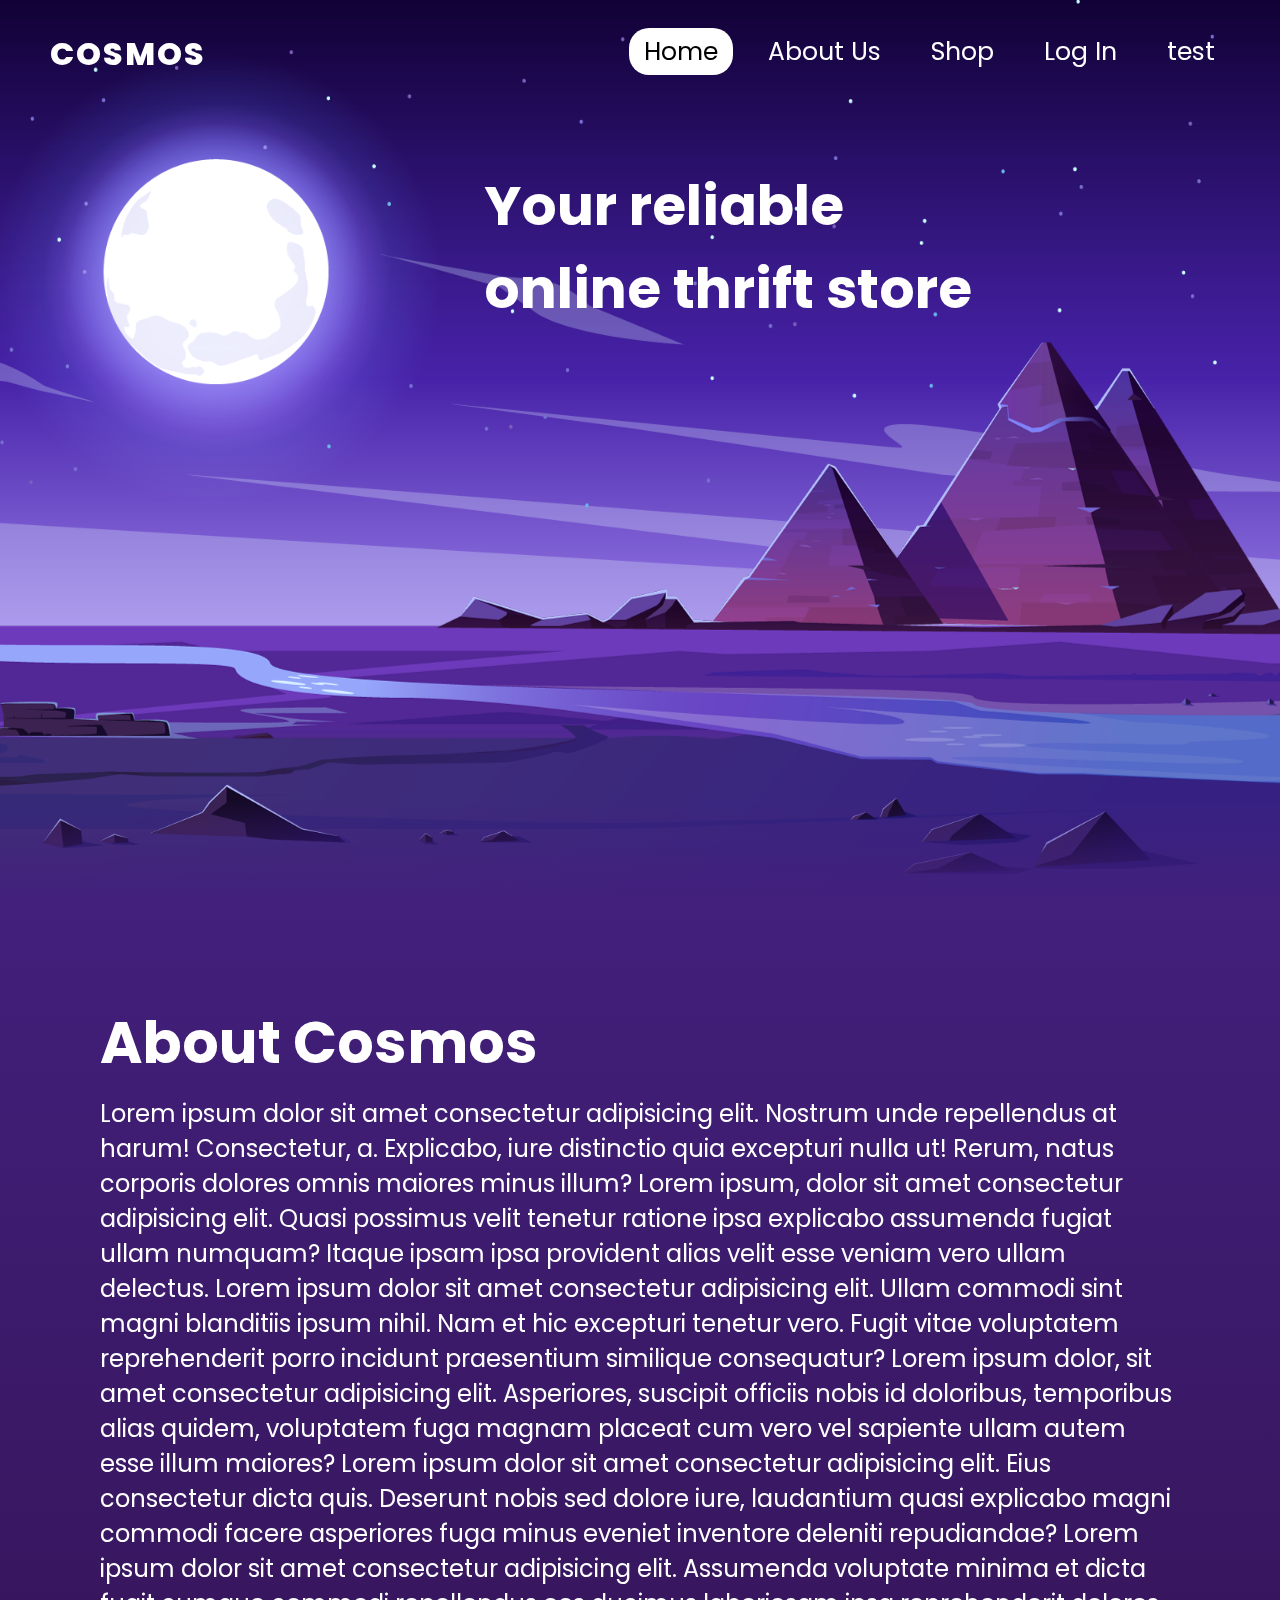
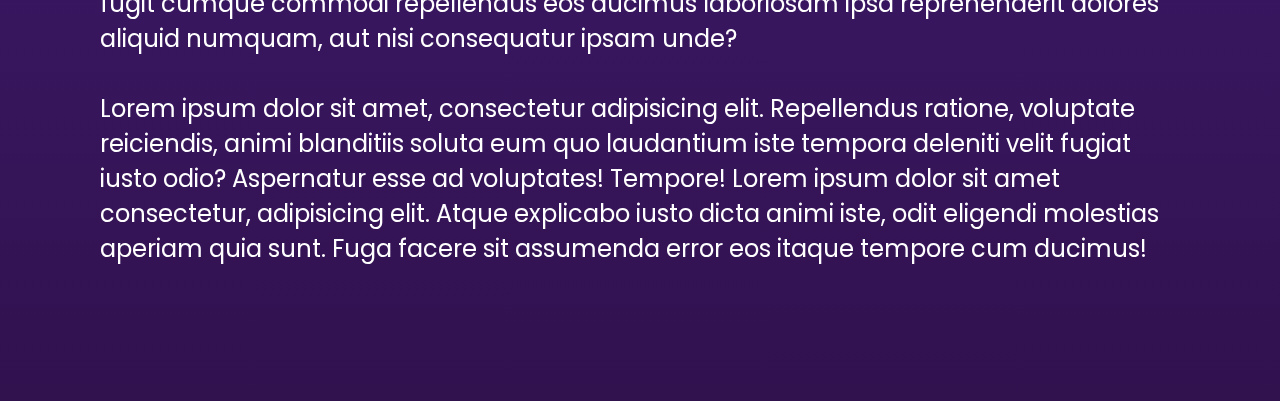
==== index.html @ f2747d2c "test" ====
<!DOCTYPE html>
<html lang="en">
<head>
    <meta charset="UTF-8">
    <meta http-equiv="X-UA-Compatible" content="IE=edge">
    <meta name="viewport" content="width=device-width, initial-scale=1.0">
    <link rel="stylesheet" type="text/css" href="style.css">
    <title>Cosmos home page</title>
</head>
<body>
    <header>

        <a href="#" class="logo">Cosmos</a>
        <ul>
            <li><a href="#" class="active">Home</a></li>
            <li><a href="#about" id="aboutus">About Us</a></li>
            <li><a href="shop.html">Shop</a></li>
            <li><a href="login.php">Log In</a></li>
            <li><a href="test.php">test</a></li>
        </ul>
    </header>
    <section>
        <img src="Bilder/Sky.png" alt=sky id="sky">
        <img src="Bilder/moon.png" alt="moon" id="moon">
        <h2 id="welcome">Your reliable <br> online thrift store </h2>
        <img src="Bilder/Landscape.png" alt="landscape" id="landscape">
    </section>
    <div class="about" id="about">
        <h2>About Cosmos</h2>
        <p>Lorem ipsum dolor sit amet consectetur adipisicing elit. Nostrum unde repellendus at harum! Consectetur, a. Explicabo, iure distinctio quia excepturi nulla ut! Rerum, natus corporis dolores omnis maiores minus illum?
            Lorem ipsum, dolor sit amet consectetur adipisicing elit. Quasi possimus velit tenetur ratione ipsa explicabo assumenda fugiat ullam numquam? Itaque ipsam ipsa provident alias velit esse veniam vero ullam delectus.
            Lorem ipsum dolor sit amet consectetur adipisicing elit. Ullam commodi sint magni blanditiis ipsum nihil. Nam et hic excepturi tenetur vero. Fugit vitae voluptatem reprehenderit porro incidunt praesentium similique consequatur?
            Lorem ipsum dolor, sit amet consectetur adipisicing elit. Asperiores, suscipit officiis nobis id doloribus, temporibus alias quidem, voluptatem fuga magnam placeat cum vero vel sapiente ullam autem esse illum maiores?
            Lorem ipsum dolor sit amet consectetur adipisicing elit. Eius consectetur dicta quis. Deserunt nobis sed dolore iure, laudantium quasi explicabo magni commodi facere asperiores fuga minus eveniet inventore deleniti repudiandae?
            Lorem ipsum dolor sit amet consectetur adipisicing elit. Assumenda voluptate minima et dicta fugit cumque commodi repellendus eos ducimus laboriosam ipsa reprehenderit dolores aliquid numquam, aut nisi consequatur ipsam unde? <br><br>
            Lorem ipsum dolor sit amet, consectetur adipisicing elit. Repellendus ratione, voluptate reiciendis, animi blanditiis soluta eum quo laudantium iste tempora deleniti velit fugiat iusto odio? Aspernatur esse ad voluptates! Tempore!
            Lorem ipsum dolor sit amet consectetur, adipisicing elit. Atque explicabo iusto dicta animi iste, odit eligendi molestias aperiam quia sunt. Fuga facere sit assumenda error eos itaque tempore cum ducimus!
            <br><br>
        </p>
    </div>
    <script>
        let sky = document.getElementById('sky');
        let moon = document.getElementById('moon');
        let welcome = document.getElementById('welcome');
        let landscape = document.getElementById('landscape');
        let aboutus = document.getElementById('aboutus');
        let header = document.querySelector('header');

        window.addEventListener('scroll', function(){
            let value = window.scrollY;
            sky.style.top = value * 0.35 + 'px';
            moon.style.top = value * 0.55 + 'px';
            welcome.style.margintop = value * 0.55 + 'px';
            header.style.top = value * 0.55 + 'px';
        })
    </script>
</body>
</html>
---- style.css ----
@import url('https://fonts.googleapis.com/css2?family=Poppins:wght@600&display=swap');

*{
   margin: 0;
   padding: 0;
   box-sizing: border-box;
   font-family: 'Poppins', sans-serif;
   scroll-behavior: smooth;
}

::-webkit-scrollbar{
   width: 2em;
}

::-webkit-scrollbar-track{
   background: linear-gradient(to top, #8866e4, #32114f);
}

::-webkit-scrollbar-thumb{
   background: #8866e4;
   border-radius: 100vw;
   border: .22em gradient #8866e4, #32114f;
}

::-webkit-scrollbar-thumb:hover{
   background: #c6b3fb;
}

body{
   min-height: 100vh;
   overflow-x: hidden;
   background: linear-gradient(#8866e4,#441e5a);
   background-repeat: no-repeat;
}


/*meny*/
header{
   position: absolute;
   top: 0%;
   left: 0%;
   width: 100%;
   padding: 30px 50px;
   display: flex;
   justify-content: space-between;
   align-items: center;
   z-index: 10000;
}

header .logo{
   color: #fff;
   font-weight: 800;
   text-decoration: none;
   font-size: 2em;
   text-transform: uppercase;
   letter-spacing: 2px;
}

header ul{
   display: flex;
   justify-content: right;
   /*margin-right: 6%;*/
   margin-top: -5px;
   align-items: center;
}

header ul li{
   list-style-type: none;
   margin-left: 20px;
}

header ul li a{
   text-decoration: none;
   /*font-size: 20px;*/
   padding: 6px 15px;
   font-size: 25px;
   color: #fff;
   border-radius: 20px;
} 

header ul li a:hover,
header ul li a.active{
   background: #fff;
   color: black;
}

/*meny slutt*/

section{
   position: relative;
   width: 100%;
   height: 100vh;
   padding: 100px;
}

section::before{
   content: '';
   position: absolute;
   bottom: 0;
   left: 0;
   width: 100%;
   height: 100px;
   background: linear-gradient(to top, #42207c, transparent);
   z-index: 1000;
}

section img{
   position: absolute;
   top: 0;
   left: 0;
   width: 100%;
   height: 100%;
   object-fit: cover;
}

section img#moon{
   mix-blend-mode: screen;
   z-index: 0;
}

#welcome{
   position: absolute;
   font-family: 'poppins' bold;
   margin-left: 30%;
   margin-right: 10%;
   margin-top: 5%;
   margin-bottom: 20%;
   color: #fff;
   white-space: nowrap;
   font-size: 55px;
}

.about{
   position: relative;
   padding: 100px;
   background: linear-gradient(to top, #32114f, #42207c);

}

.about h2{
   font-size: 3.6em;
   margin-bottom: 10px;
   color: #fff;
}

.about p{
   color: #fff;
   font-size: 1.5em;
}

/*login.html*/



/*faq side*/

#sec2{
   position: relative;
   width: 100%;
   height: 100vh;
   padding: 100px;
   display: flex;
   justify-content: center;
   align-items: center;
}

div #sky{
   position: absolute;
   top: 0;
   left: 0;
   width: 100%;
   height: 100%;
   object-fit: cover;
}

div img#moon{
   mix-blend-mode: screen;
   z-index: 0;
}

div #sky2{
   position: absolute;
   top: 0;
   left: 0;
   width: 110%;
   height: 110%;
   object-fit: cover;
}

#faq{
   position: absolute;
   margin-top: 100%;
   margin-bottom: 120%;
   font-family: 'poppins' bold;
   color: #fff;
   white-space: nowrap;
   font-size: 50px;
}

#questions{
   position: absolute;
   padding: 50px;
   margin-top: 25%;
   height: 60%;
   width: 95%;
   background-color: #fff;
}
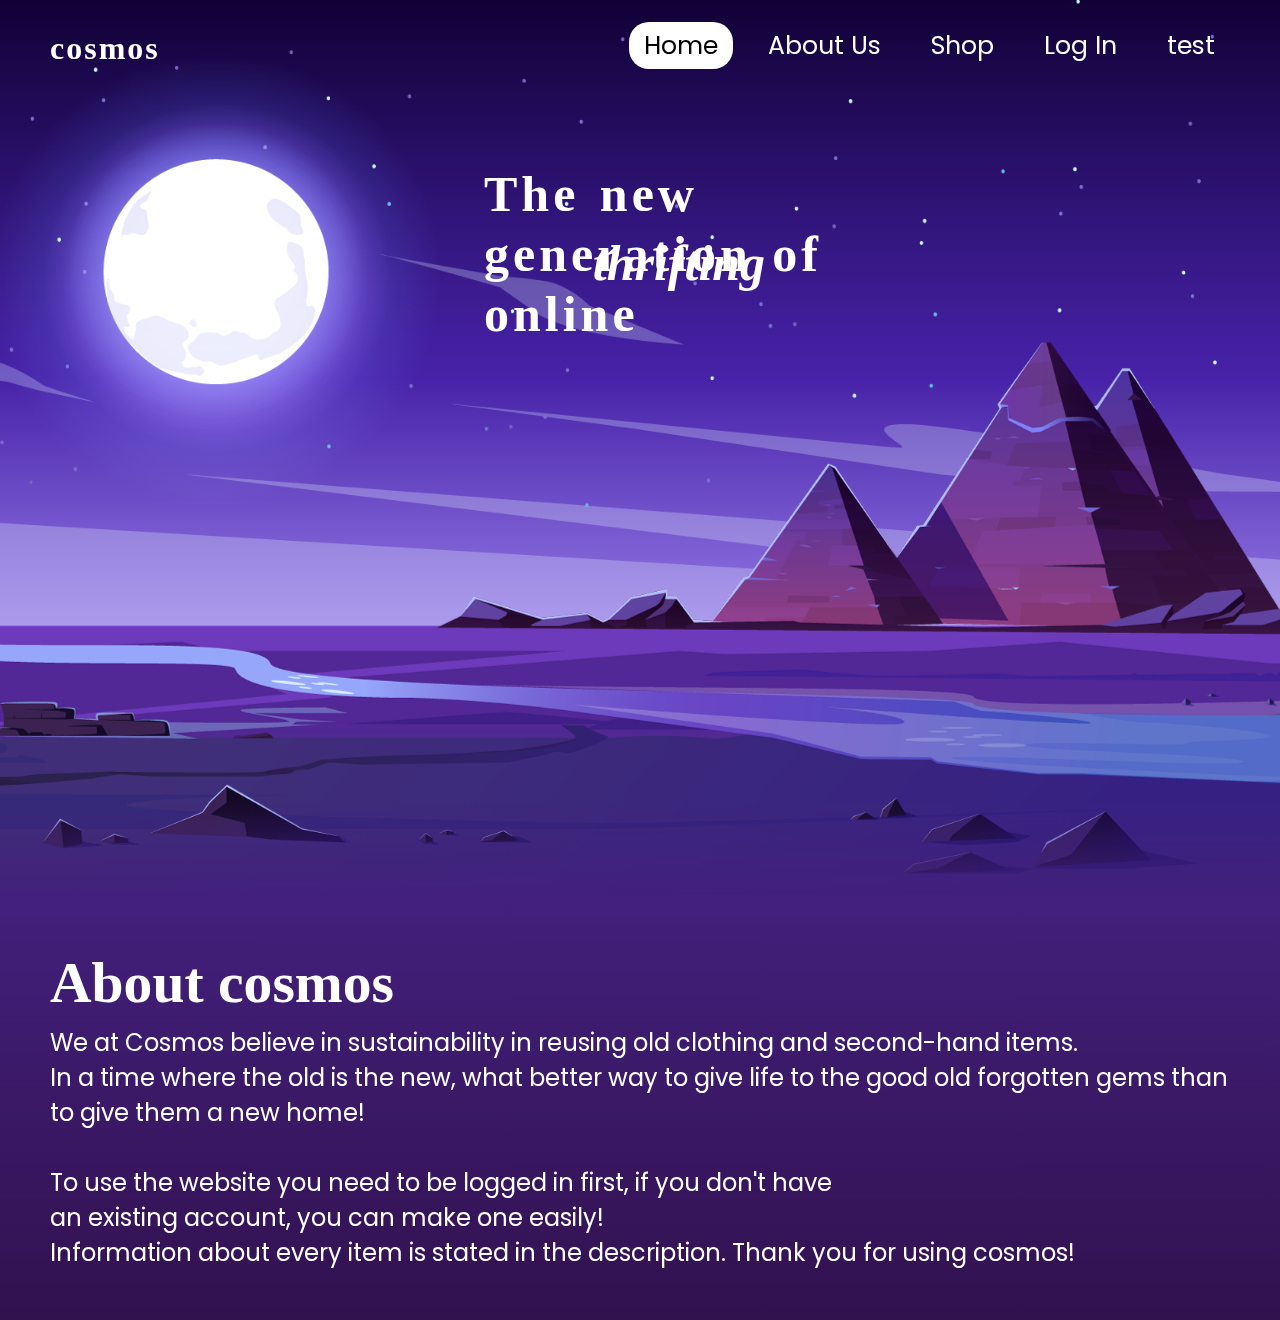
==== commit 9cbf1005: "bjb" ====
--- a/index.html
+++ b/index.html
@@ -10,11 +10,11 @@
 <body>
     <header>
 
-        <a href="#" class="logo">Cosmos</a>
+        <a href="#" class="logo">cosmos</a>
         <ul>
             <li><a href="#" class="active">Home</a></li>
             <li><a href="#about" id="aboutus">About Us</a></li>
-            <li><a href="shop.html">Shop</a></li>
+            <li><a href="shop.php">Shop</a></li>
             <li><a href="login.php">Log In</a></li>
             <li><a href="test.php">test</a></li>
         </ul>
@@ -22,20 +22,24 @@
     <section>
         <img src="Bilder/Sky.png" alt=sky id="sky">
         <img src="Bilder/moon.png" alt="moon" id="moon">
-        <h2 id="welcome">Your reliable <br> online thrift store </h2>
+        <h2 id="welcome">The new  <br> generation of <br> online </h2> <h3 id="welcome2"> thrifting </h3>
         <img src="Bilder/Landscape.png" alt="landscape" id="landscape">
     </section>
     <div class="about" id="about">
-        <h2>About Cosmos</h2>
-        <p>Lorem ipsum dolor sit amet consectetur adipisicing elit. Nostrum unde repellendus at harum! Consectetur, a. Explicabo, iure distinctio quia excepturi nulla ut! Rerum, natus corporis dolores omnis maiores minus illum?
-            Lorem ipsum, dolor sit amet consectetur adipisicing elit. Quasi possimus velit tenetur ratione ipsa explicabo assumenda fugiat ullam numquam? Itaque ipsam ipsa provident alias velit esse veniam vero ullam delectus.
-            Lorem ipsum dolor sit amet consectetur adipisicing elit. Ullam commodi sint magni blanditiis ipsum nihil. Nam et hic excepturi tenetur vero. Fugit vitae voluptatem reprehenderit porro incidunt praesentium similique consequatur?
-            Lorem ipsum dolor, sit amet consectetur adipisicing elit. Asperiores, suscipit officiis nobis id doloribus, temporibus alias quidem, voluptatem fuga magnam placeat cum vero vel sapiente ullam autem esse illum maiores?
-            Lorem ipsum dolor sit amet consectetur adipisicing elit. Eius consectetur dicta quis. Deserunt nobis sed dolore iure, laudantium quasi explicabo magni commodi facere asperiores fuga minus eveniet inventore deleniti repudiandae?
-            Lorem ipsum dolor sit amet consectetur adipisicing elit. Assumenda voluptate minima et dicta fugit cumque commodi repellendus eos ducimus laboriosam ipsa reprehenderit dolores aliquid numquam, aut nisi consequatur ipsam unde? <br><br>
-            Lorem ipsum dolor sit amet, consectetur adipisicing elit. Repellendus ratione, voluptate reiciendis, animi blanditiis soluta eum quo laudantium iste tempora deleniti velit fugiat iusto odio? Aspernatur esse ad voluptates! Tempore!
-            Lorem ipsum dolor sit amet consectetur, adipisicing elit. Atque explicabo iusto dicta animi iste, odit eligendi molestias aperiam quia sunt. Fuga facere sit assumenda error eos itaque tempore cum ducimus!
-            <br><br>
+        <h2>About cosmos</h2>
+        <p> We at Cosmos believe in sustainability 
+            in reusing old clothing and second-hand items. <br>
+            In a time where the old is the new, what better 
+            way to give life to the good old forgotten 
+            gems than to give them a new home! <br> <br>
+            To use the website you need to be 
+            logged in first, if you don't have <br>
+            an existing account, you can 
+            make one easily! <br>
+
+            Information about every item
+            is stated in the description.
+            Thank you for using cosmos! 
         </p>
     </div>
     <script>
--- a/style.css
+++ b/style.css
@@ -51,8 +51,8 @@
    color: #fff;
    font-weight: 800;
    text-decoration: none;
+   font-family: Afronaut;
    font-size: 2em;
-   text-transform: uppercase;
    letter-spacing: 2px;
 }
 
@@ -120,25 +120,43 @@
 
 #welcome{
    position: absolute;
-   font-family: 'poppins' bold;
+   font-family: Afronaut;
+   word-spacing: 4px;
+   line-height: 60px;
+   letter-spacing: 4px;
    margin-left: 30%;
    margin-right: 10%;
    margin-top: 5%;
    margin-bottom: 20%;
    color: #fff;
    white-space: nowrap;
-   font-size: 55px;
+   font-size: 50px;
+}
+
+#welcome2{
+   position: absolute;
+   font-family: Verdana;
+   font-style: italic;
+   line-height: 60px;
+   margin-left: 38.5%;
+   margin-right: 10%;
+   margin-top: 10.4%;
+   margin-bottom: 20%;
+   color: #fff;
+   white-space: nowrap;
+   font-size: 50px;
 }
 
 .about{
    position: relative;
-   padding: 100px;
+   padding: 50px;
    background: linear-gradient(to top, #32114f, #42207c);
 
 }
 
 .about h2{
    font-size: 3.6em;
+   font-family: Afronaut;
    margin-bottom: 10px;
    color: #fff;
 }
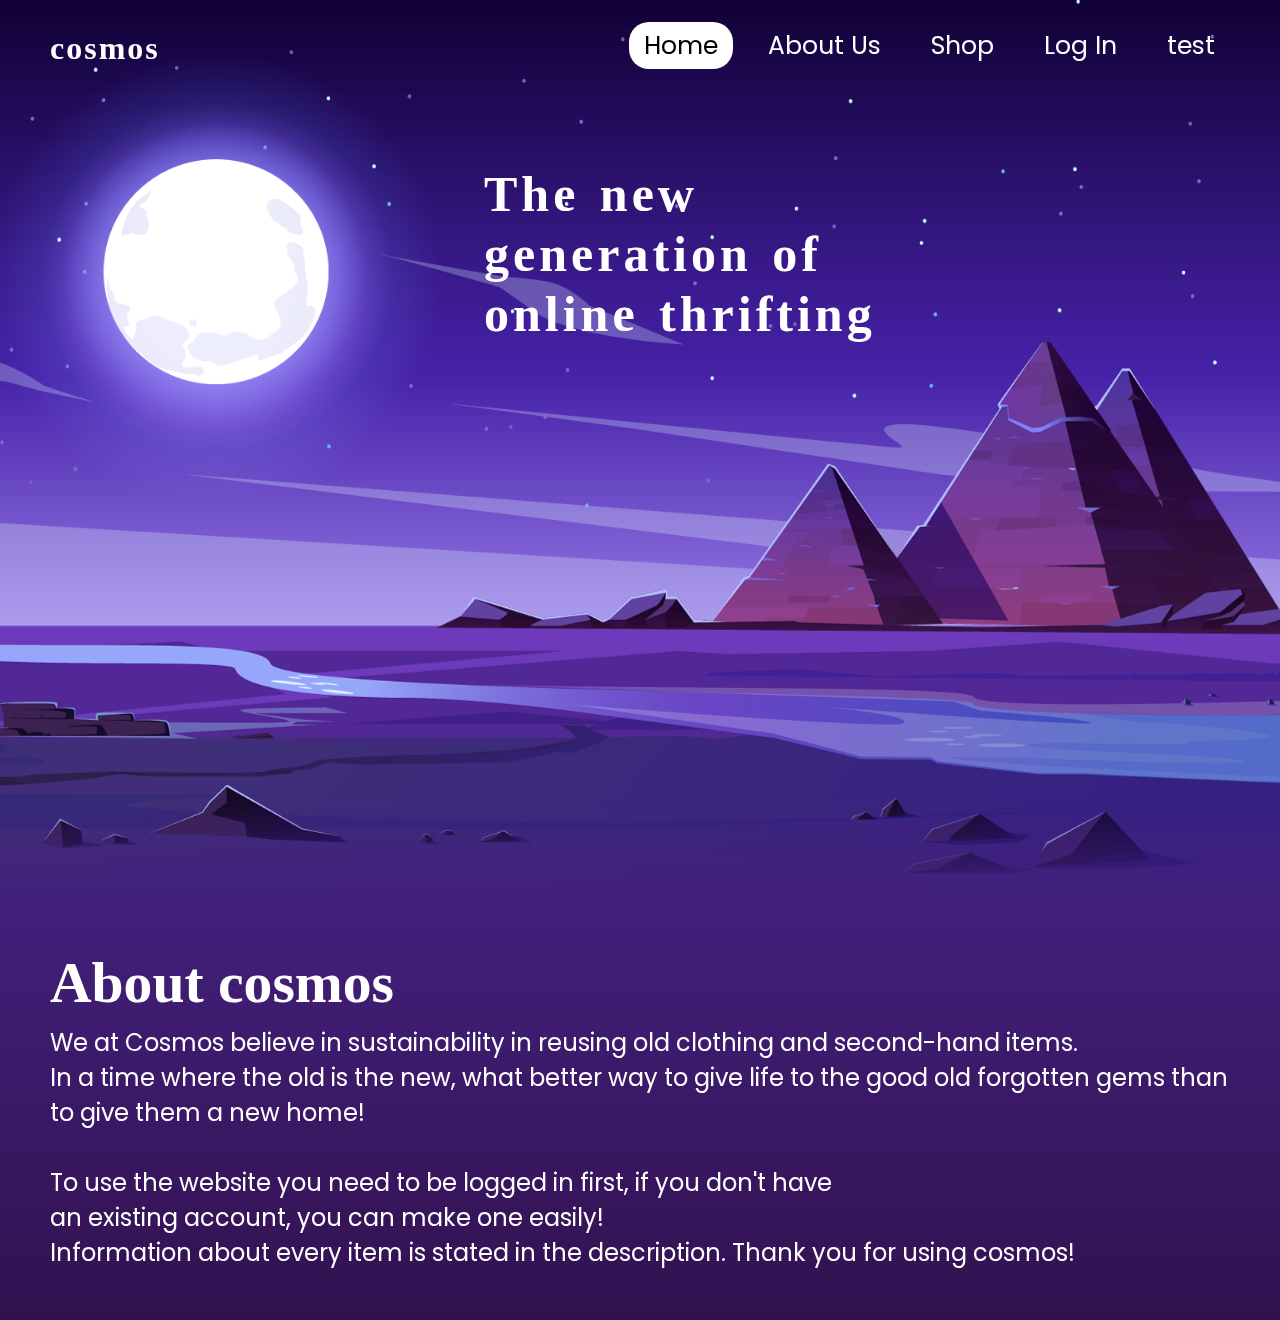
==== commit cf71e516: "snk" ====
--- a/index.html
+++ b/index.html
@@ -22,7 +22,7 @@
     <section>
         <img src="Bilder/Sky.png" alt=sky id="sky">
         <img src="Bilder/moon.png" alt="moon" id="moon">
-        <h2 id="welcome">The new  <br> generation of <br> online </h2> <h3 id="welcome2"> thrifting </h3>
+        <h2 id="welcome">The new  <br> generation of <br> online thrifting</h2>
         <img src="Bilder/Landscape.png" alt="landscape" id="landscape">
     </section>
     <div class="about" id="about">
--- a/style.css
+++ b/style.css
@@ -133,20 +133,6 @@
    font-size: 50px;
 }
 
-#welcome2{
-   position: absolute;
-   font-family: Verdana;
-   font-style: italic;
-   line-height: 60px;
-   margin-left: 38.5%;
-   margin-right: 10%;
-   margin-top: 10.4%;
-   margin-bottom: 20%;
-   color: #fff;
-   white-space: nowrap;
-   font-size: 50px;
-}
-
 .about{
    position: relative;
    padding: 50px;
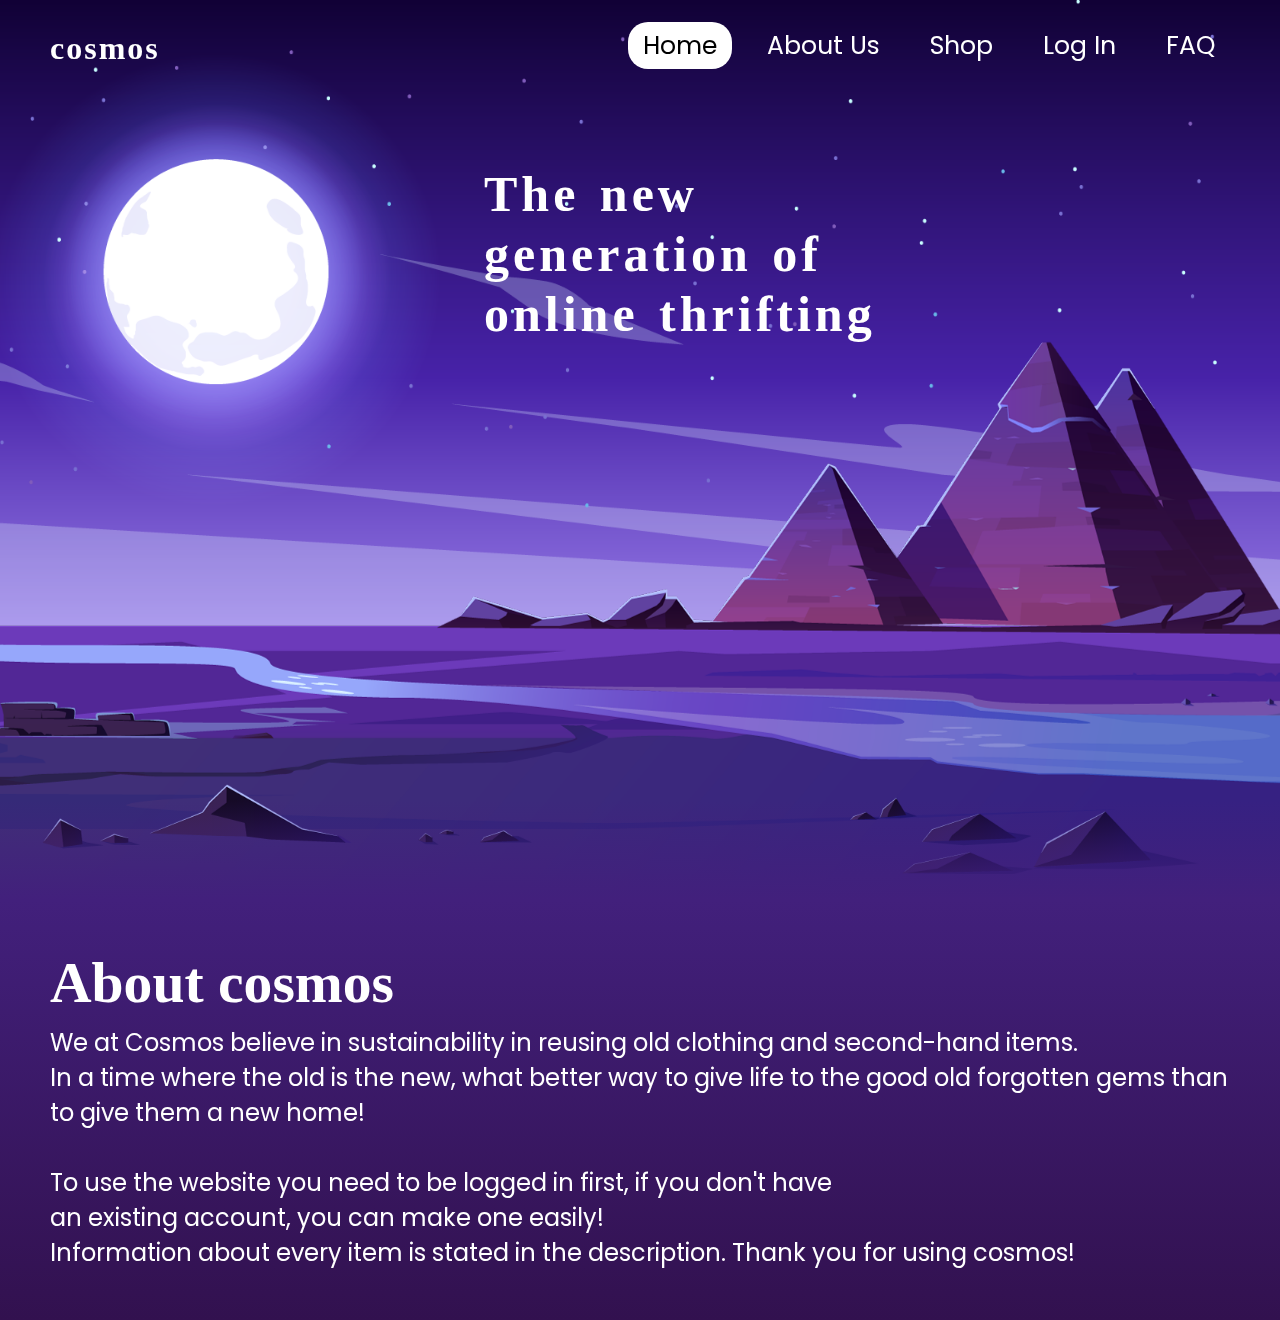
==== commit 4775e2f6: "kode" ====
--- a/index.html
+++ b/index.html
@@ -16,7 +16,7 @@
             <li><a href="#about" id="aboutus">About Us</a></li>
             <li><a href="shop.php">Shop</a></li>
             <li><a href="login.php">Log In</a></li>
-            <li><a href="test.php">test</a></li>
+            <li><a href="#">FAQ</a></li>
         </ul>
     </header>
     <section>
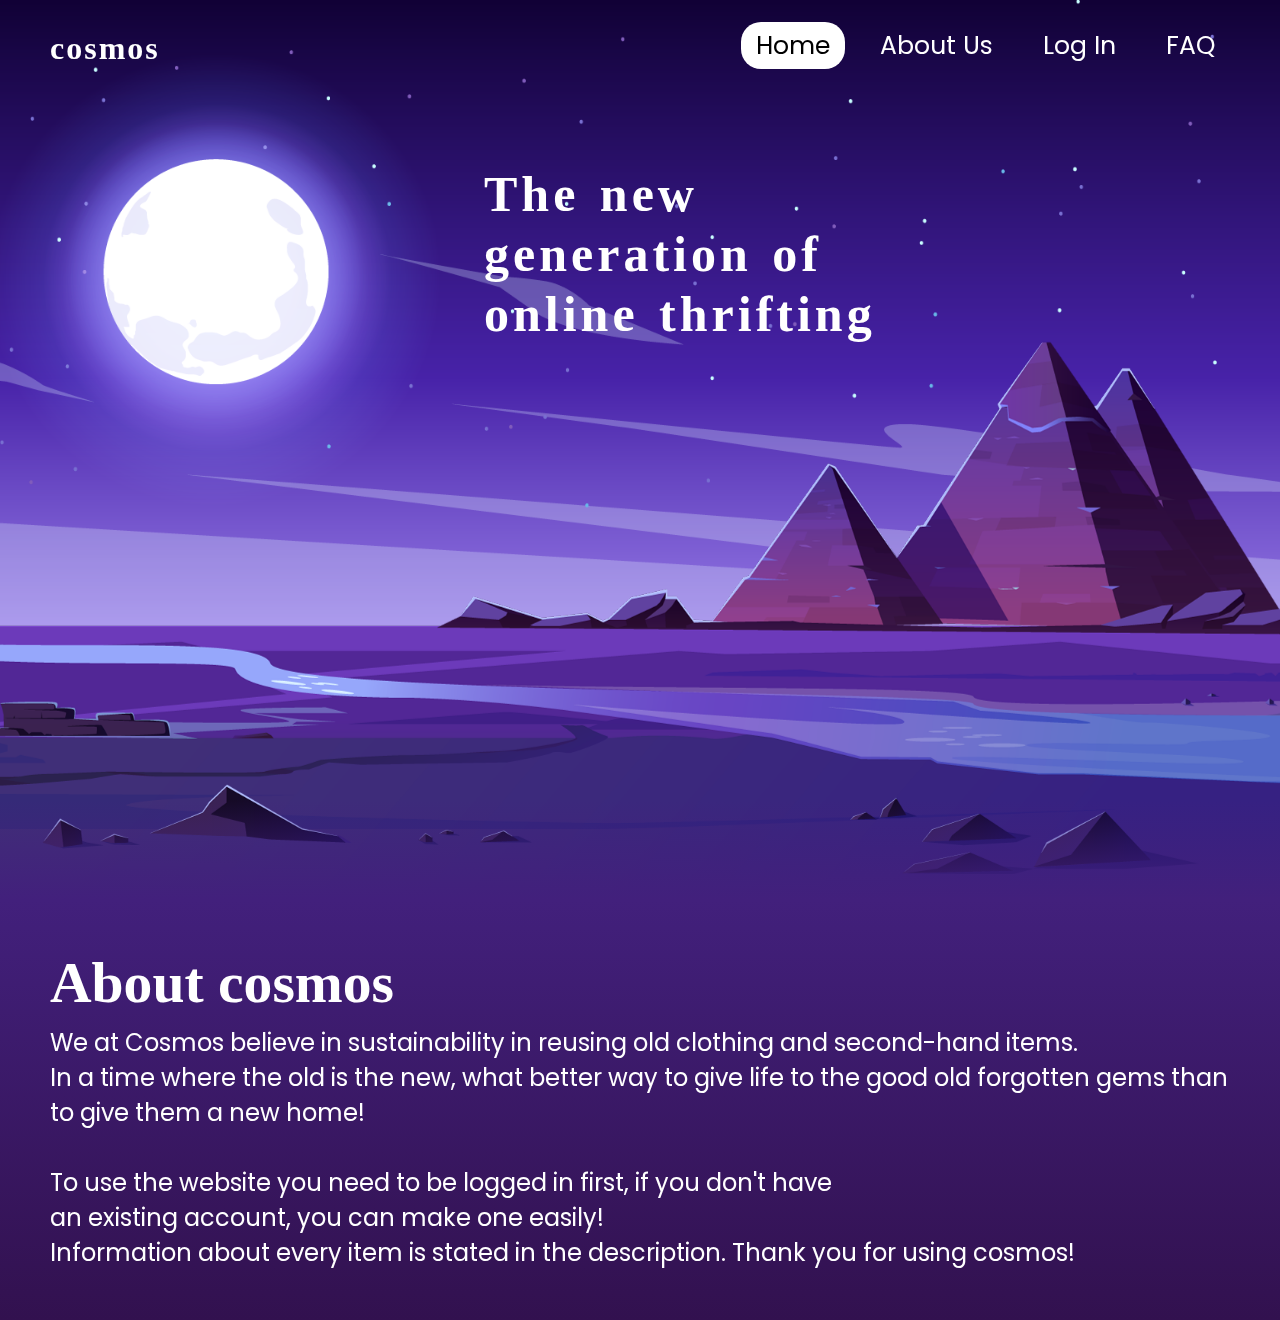
==== commit d37fc545: "oppdateringer" ====
--- a/index.html
+++ b/index.html
@@ -14,9 +14,8 @@
         <ul>
             <li><a href="#" class="active">Home</a></li>
             <li><a href="#about" id="aboutus">About Us</a></li>
-            <li><a href="shop.php">Shop</a></li>
             <li><a href="login.php">Log In</a></li>
-            <li><a href="#">FAQ</a></li>
+            <li><a href="faq.html">FAQ</a></li>
         </ul>
     </header>
     <section>
--- a/style.css
+++ b/style.css
@@ -152,10 +152,6 @@
    font-size: 1.5em;
 }
 
-/*login.html*/
-
-
-
 /*faq side*/
 
 #sec2{
@@ -209,3 +205,6 @@
    width: 95%;
    background-color: #fff;
 }
+
+/*shop css*/
+
